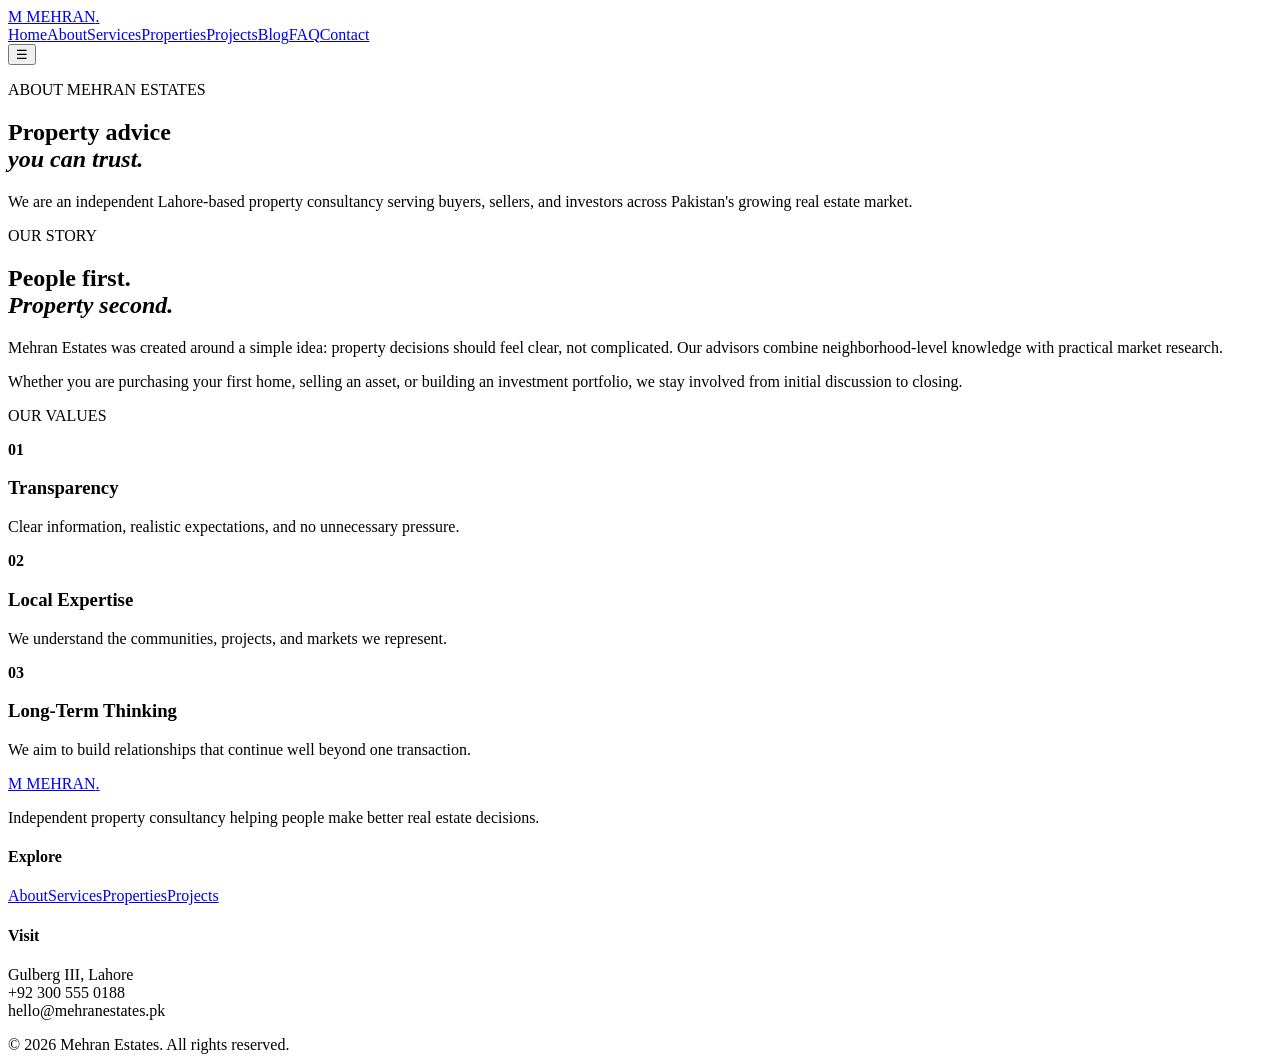
==== about.html @ ab403596 "Add files via upload" ====
<!DOCTYPE html><html lang="en"><head><meta charset="UTF-8"><meta name="viewport" content="width=device-width, initial-scale=1.0"><meta name="description" content="Built on local knowledge and lasting relationships."><title>About Us | Mehran Estates</title><link rel="stylesheet" href="assets/css/style.css"></head><body>
<header><div class="container nav"><a class="logo" href="index.html"><span>M</span> MEHRAN<span class="gold">.</span></a><nav><a class="" href="index.html">Home</a><a class="active" href="about.html">About</a><a class="" href="services.html">Services</a><a class="" href="properties.html">Properties</a><a class="" href="projects.html">Projects</a><a class="" href="blog.html">Blog</a><a class="" href="faq.html">FAQ</a><a class="" href="contact.html">Contact</a></nav><button class="menu" aria-label="Open menu">☰</button></div></header><main><section class="page-hero"><div class="container"><p class="eyebrow">ABOUT MEHRAN ESTATES</p><h1>Property advice<br><i>you can trust.</i></h1><p>We are an independent Lahore-based property consultancy serving buyers, sellers, and investors across Pakistan's growing real estate market.</p></div></section>
<section class="section"><div class="container two"><div><p class="eyebrow">OUR STORY</p><h2>People first.<br><i>Property second.</i></h2></div><div><p>Mehran Estates was created around a simple idea: property decisions should feel clear, not complicated. Our advisors combine neighborhood-level knowledge with practical market research.</p><p>Whether you are purchasing your first home, selling an asset, or building an investment portfolio, we stay involved from initial discussion to closing.</p></div></div></section>
<section class="dark"><div class="container"><p class="eyebrow">OUR VALUES</p><div class="values"><div><b>01</b><h3>Transparency</h3><p>Clear information, realistic expectations, and no unnecessary pressure.</p></div><div><b>02</b><h3>Local Expertise</h3><p>We understand the communities, projects, and markets we represent.</p></div><div><b>03</b><h3>Long-Term Thinking</h3><p>We aim to build relationships that continue well beyond one transaction.</p></div></div></div></section></main>
<footer><div class="container footer-grid"><div><a class="logo footer-logo" href="index.html"><span>M</span> MEHRAN<span class="gold">.</span></a><p>Independent property consultancy helping people make better real estate decisions.</p></div><div><h4>Explore</h4><a href="about.html">About</a><a href="services.html">Services</a><a href="properties.html">Properties</a><a href="projects.html">Projects</a></div><div><h4>Visit</h4><p>Gulberg III, Lahore<br>+92 300 555 0188<br>hello@mehranestates.pk</p></div></div><div class="copyright">© 2026 Mehran Estates. All rights reserved.</div></footer>
<script src="assets/js/script.js"></script></body></html>
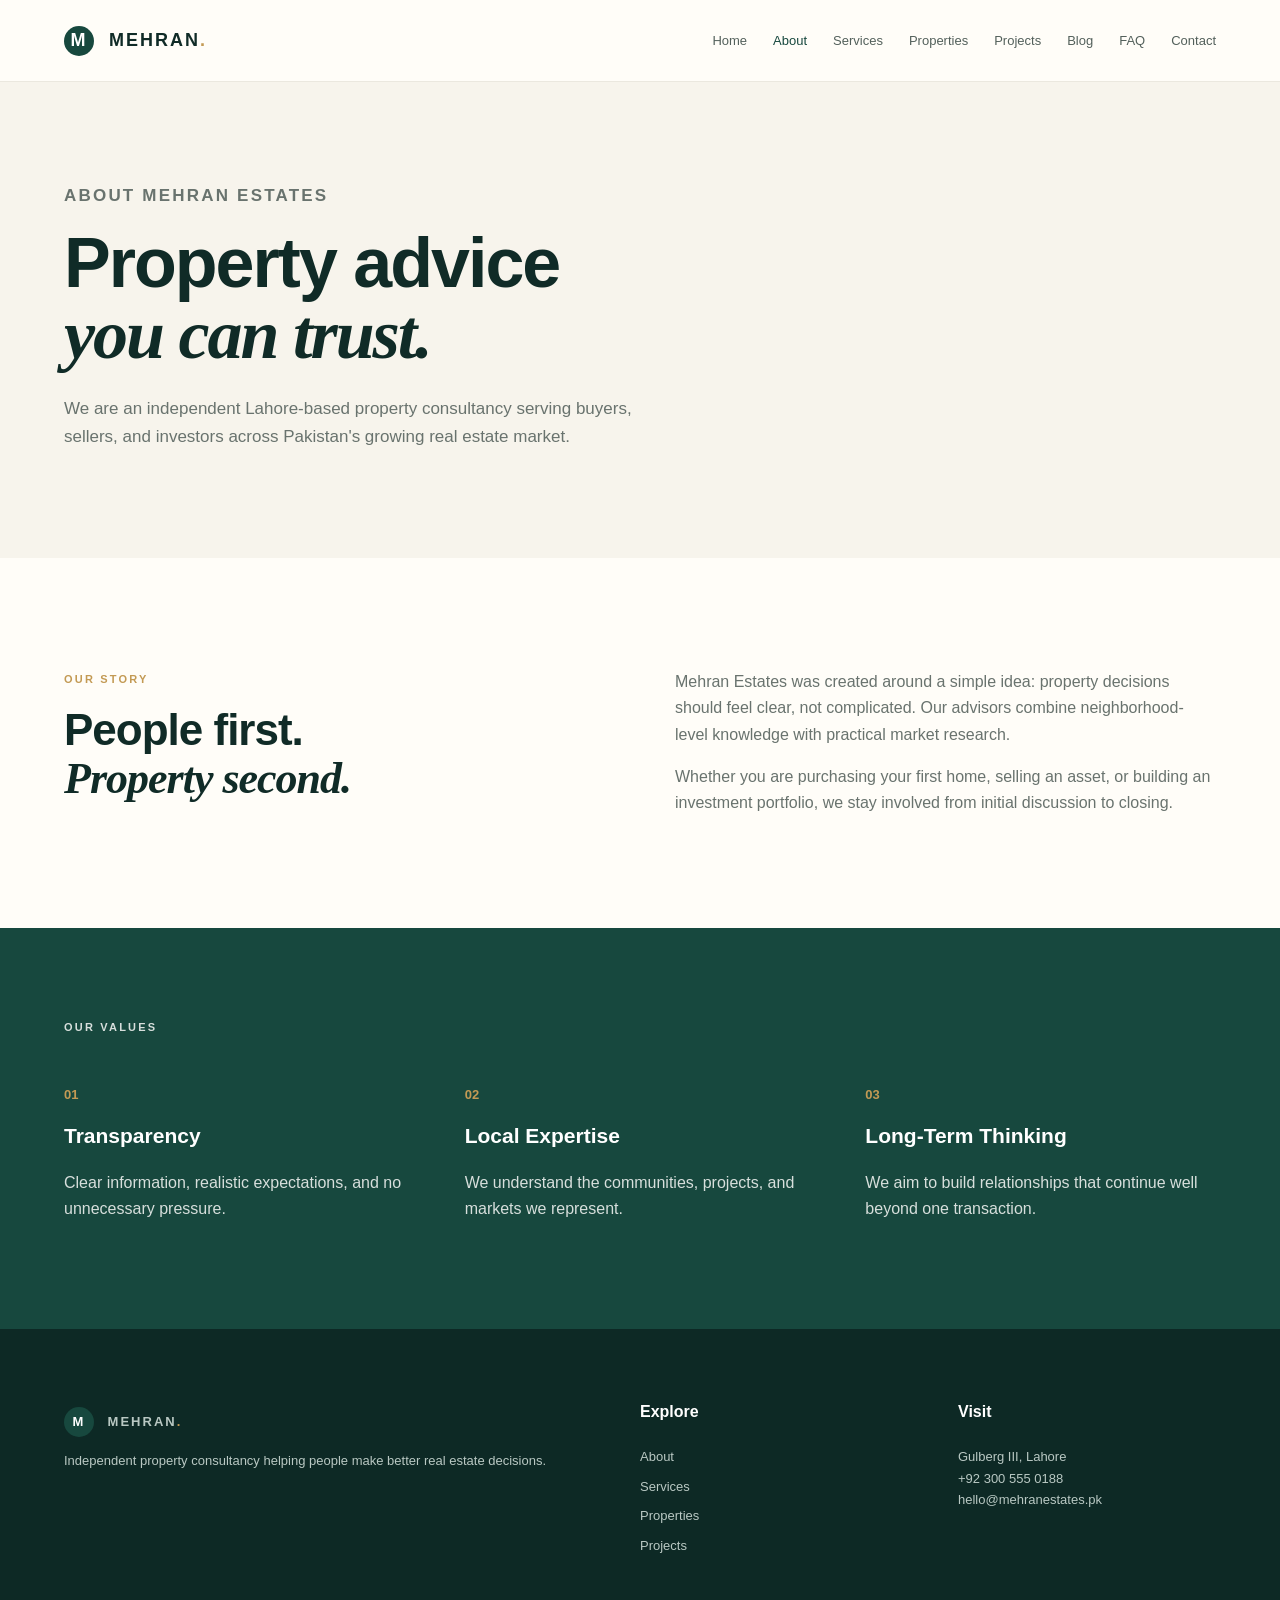
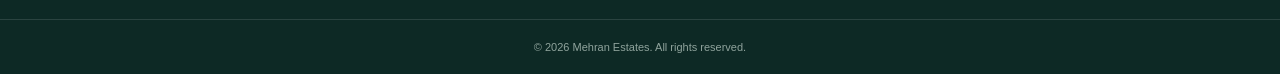
==== commit 66648ce3: "Update about.html" ====
--- a/about.html
+++ b/about.html
@@ -1,6 +1,6 @@
-<!DOCTYPE html><html lang="en"><head><meta charset="UTF-8"><meta name="viewport" content="width=device-width, initial-scale=1.0"><meta name="description" content="Built on local knowledge and lasting relationships."><title>About Us | Mehran Estates</title><link rel="stylesheet" href="assets/css/style.css"></head><body>
+<!DOCTYPE html><html lang="en"><head><meta charset="UTF-8"><meta name="viewport" content="width=device-width, initial-scale=1.0"><meta name="description" content="Built on local knowledge and lasting relationships."><title>About Us | Mehran Estates</title><link rel="stylesheet" href="style.css"></head><body>
 <header><div class="container nav"><a class="logo" href="index.html"><span>M</span> MEHRAN<span class="gold">.</span></a><nav><a class="" href="index.html">Home</a><a class="active" href="about.html">About</a><a class="" href="services.html">Services</a><a class="" href="properties.html">Properties</a><a class="" href="projects.html">Projects</a><a class="" href="blog.html">Blog</a><a class="" href="faq.html">FAQ</a><a class="" href="contact.html">Contact</a></nav><button class="menu" aria-label="Open menu">☰</button></div></header><main><section class="page-hero"><div class="container"><p class="eyebrow">ABOUT MEHRAN ESTATES</p><h1>Property advice<br><i>you can trust.</i></h1><p>We are an independent Lahore-based property consultancy serving buyers, sellers, and investors across Pakistan's growing real estate market.</p></div></section>
 <section class="section"><div class="container two"><div><p class="eyebrow">OUR STORY</p><h2>People first.<br><i>Property second.</i></h2></div><div><p>Mehran Estates was created around a simple idea: property decisions should feel clear, not complicated. Our advisors combine neighborhood-level knowledge with practical market research.</p><p>Whether you are purchasing your first home, selling an asset, or building an investment portfolio, we stay involved from initial discussion to closing.</p></div></div></section>
 <section class="dark"><div class="container"><p class="eyebrow">OUR VALUES</p><div class="values"><div><b>01</b><h3>Transparency</h3><p>Clear information, realistic expectations, and no unnecessary pressure.</p></div><div><b>02</b><h3>Local Expertise</h3><p>We understand the communities, projects, and markets we represent.</p></div><div><b>03</b><h3>Long-Term Thinking</h3><p>We aim to build relationships that continue well beyond one transaction.</p></div></div></div></section></main>
 <footer><div class="container footer-grid"><div><a class="logo footer-logo" href="index.html"><span>M</span> MEHRAN<span class="gold">.</span></a><p>Independent property consultancy helping people make better real estate decisions.</p></div><div><h4>Explore</h4><a href="about.html">About</a><a href="services.html">Services</a><a href="properties.html">Properties</a><a href="projects.html">Projects</a></div><div><h4>Visit</h4><p>Gulberg III, Lahore<br>+92 300 555 0188<br>hello@mehranestates.pk</p></div></div><div class="copyright">© 2026 Mehran Estates. All rights reserved.</div></footer>
-<script src="assets/js/script.js"></script></body></html>+<script src="script.js"></script></body></html>
--- a/style.css
+++ b/style.css
@@ -0,0 +1,3 @@
+@import url('https://fonts.googleapis.com/css2?family=DM+Sans:wght@400;500;600;700&family=Playfair+Display:ital,wght@0,600;0,700;1,600;1,700&display=swap');
+:root{--ink:#102b27;--green:#17483e;--cream:#f7f4ec;--paper:#fffdf8;--gold:#c39a54;--muted:#69736e;--line:#ddd9cf}*{box-sizing:border-box}body{margin:0;background:var(--paper);color:var(--ink);font-family:"DM Sans",sans-serif;line-height:1.65}a{text-decoration:none;color:inherit}.container{width:min(1160px,90%);margin:auto}header{height:82px;border-bottom:1px solid #ebe8df;background:rgba(255,253,248,.96);display:flex;align-items:center;position:relative;z-index:5}.nav{display:flex;align-items:center;justify-content:space-between}.logo{font-weight:700;letter-spacing:2px;font-size:18px}.logo span:first-child{display:inline-grid;place-items:center;background:var(--green);color:white;width:30px;height:30px;border-radius:50%;margin-right:8px}.gold{color:var(--gold)}nav{display:flex;gap:26px;align-items:center}nav a{font-size:13px;color:#53605b}nav a:hover,nav a.active{color:var(--green)}.menu{display:none;background:none;border:0;font-size:25px;color:var(--green)}.hero{min-height:620px;display:flex;align-items:center;background:linear-gradient(90deg,rgba(16,43,39,.94),rgba(16,43,39,.64)),url("https://images.unsplash.com/photo-1600607687920-4e2a09cf159d?auto=format&fit=crop&w=1800&q=80") center/cover;color:white}.hero-inner{max-width:1160px}.eyebrow{font-size:11px;letter-spacing:2.2px;font-weight:700;color:var(--gold);margin:0 0 18px}.hero h1,.page-hero h1{font-size:clamp(48px,7vw,88px);line-height:1.02;margin:0 0 24px;letter-spacing:-2px}.hero h1 i,.page-hero h1 i,h2 i{font-family:"Playfair Display",serif;font-weight:600}.hero-text,.page-hero p{max-width:590px;color:#e4e8e4;font-size:17px}.actions{display:flex;gap:25px;align-items:center;margin-top:32px}.btn{display:inline-block;background:var(--gold);color:#182f2a;padding:13px 23px;border-radius:2px;font-weight:700;font-size:13px;border:0;cursor:pointer}.btn:hover{filter:brightness(.95)}.btn.light{background:#fff;color:var(--green)}.link{font-size:13px;font-weight:700;color:var(--green)}.hero .link{color:white}.stats{background:var(--green);color:white}.stats-grid{display:grid;grid-template-columns:repeat(4,1fr);padding:28px 0}.stats-grid div{padding:6px 25px;border-right:1px solid rgba(255,255,255,.18)}.stats-grid div:last-child{border:0}.stats-grid b{font-family:"Playfair Display";font-size:30px;display:block;color:#f2e4c6}.stats-grid span{font-size:11px;text-transform:uppercase;letter-spacing:1px;color:#d2ddd8}.section{padding:95px 0}.heading{display:flex;justify-content:space-between;align-items:end;margin-bottom:40px}h2{font-size:44px;line-height:1.1;letter-spacing:-1px;margin:0 0 12px}h3{font-size:21px;margin:12px 0 7px}p{color:var(--muted)}.cards{display:grid;grid-template-columns:repeat(3,1fr);gap:20px}.cards article{padding:35px;border:1px solid var(--line);background:#fff}.icon{font-size:30px;color:var(--gold)}.dark{background:var(--green);color:white;padding:90px 0}.dark p{color:#d7dfdc}.two{display:grid;grid-template-columns:1fr 1fr;gap:70px;align-items:center}.dark h2{font-size:55px}.page-hero{background:var(--cream);padding:100px 0 90px}.page-hero h1{font-size:70px}.page-hero p{color:var(--muted)}.values{display:grid;grid-template-columns:repeat(3,1fr);gap:50px;margin-top:45px}.values b{color:var(--gold);font-size:13px}.values h3{color:white}.property-grid{display:grid;grid-template-columns:repeat(3,1fr);gap:22px}.property{background:white;border:1px solid var(--line)}.photo{height:270px;background-size:cover;background-position:center}.p1{background-image:url("https://images.unsplash.com/photo-1600585154340-be6161a56a0c?auto=format&fit=crop&w=900&q=80")}.p2{background-image:url("https://images.unsplash.com/photo-1497366811353-6870744d04b2?auto=format&fit=crop&w=900&q=80")}.p3{background-image:url("https://images.unsplash.com/photo-1600607687939-ce8a6c25118c?auto=format&fit=crop&w=900&q=80")}.p4{background-image:url("https://images.unsplash.com/photo-1600566753086-00f18fb6b3ea?auto=format&fit=crop&w=900&q=80")}.p5{background-image:url("https://images.unsplash.com/photo-1486406146926-c627a92ad1ab?auto=format&fit=crop&w=900&q=80")}.p6{background-image:url("https://images.unsplash.com/photo-1600566753190-17f0baa2a6c3?auto=format&fit=crop&w=900&q=80")}.property-body{padding:22px}.property-body small,.project-list small,.blog-grid small{font-size:10px;letter-spacing:1.5px;font-weight:700;color:var(--gold)}.property-body p{font-size:13px;margin:0}.large{grid-template-columns:repeat(3,1fr)}.filters{display:flex;gap:8px;margin-bottom:35px}.filters button{background:transparent;border:1px solid var(--line);padding:9px 17px;cursor:pointer}.filters button.selected,.filters button:hover{background:var(--green);color:white;border-color:var(--green)}.service-list article{display:grid;grid-template-columns:100px 1fr;gap:35px;padding:42px 0;border-top:1px solid var(--line)}.service-list article>span{color:var(--gold);font-weight:700}.service-list h2{font-size:30px}.project-list article{display:grid;grid-template-columns:1fr 1fr;gap:55px;align-items:center;margin-bottom:75px}.project-photo{height:390px;background-size:cover;background-position:center}.x1{background-image:url("https://images.unsplash.com/photo-1600607688969-a5bfcd646154?auto=format&fit=crop&w=1000&q=80")}.x2{background-image:url("https://images.unsplash.com/photo-1497366754035-f200968a6e72?auto=format&fit=crop&w=1000&q=80")}.x3{background-image:url("https://images.unsplash.com/photo-1600607687920-4e2a09cf159d?auto=format&fit=crop&w=1000&q=80")}.blog-grid{display:grid;grid-template-columns:repeat(3,1fr);gap:25px}.blog-photo{height:230px;background-size:cover;background-position:center;margin-bottom:20px}.b1{background-image:url("https://images.unsplash.com/photo-1564013799919-ab600027ffc6?auto=format&fit=crop&w=900&q=80")}.b2{background-image:url("https://images.unsplash.com/photo-1556761175-b413da4baf72?auto=format&fit=crop&w=900&q=80")}.b3{background-image:url("https://images.unsplash.com/photo-1600607687920-4e2a09cf159d?auto=format&fit=crop&w=900&q=80")}.blog-grid h2{font-size:25px}.faq{max-width:850px}.faq details{border-top:1px solid var(--line);padding:23px 0}.faq summary{cursor:pointer;font-size:18px;font-weight:600}.faq p{max-width:700px}.contact-grid{display:grid;grid-template-columns:1fr 1fr;gap:90px}.contact-grid h2{font-size:48px}.contact-grid form{display:grid;gap:18px}label{font-size:12px;font-weight:700;display:grid;gap:7px}input,textarea{width:100%;padding:13px;border:1px solid var(--line);background:white;font:inherit;resize:vertical}#form-message{font-size:13px;color:var(--green)}.cta{background:var(--cream);padding:90px 0}.cta h2{font-size:62px;margin-bottom:28px}footer{background:#0d2925;color:white;padding:70px 0 0}.footer-grid{display:grid;grid-template-columns:2fr 1fr 1fr;gap:60px;padding-bottom:55px}.footer-grid p,.footer-grid a{color:#b9c8c3;font-size:13px}.footer-grid h4{margin-top:0;color:white}.footer-grid a{display:block;margin:8px 0}.footer-logo{color:white}.copyright{border-top:1px solid rgba(255,255,255,.12);padding:18px 5%;text-align:center;color:#8fa39c;font-size:11px}
+@media(max-width:800px){nav{display:none}.menu{display:block}.hero{min-height:600px}.stats-grid,.cards,.property-grid,.values,.two,.project-list article,.blog-grid,.contact-grid,.footer-grid{grid-template-columns:1fr}.stats-grid div{border-right:0;border-bottom:1px solid rgba(255,255,255,.15);padding:14px 0}.section{padding:65px 0}.heading{display:block}.heading .link{display:inline-block;margin-top:15px}.page-hero{padding:70px 0}.page-hero h1{font-size:52px}.hero h1{font-size:57px}.dark h2,.cta h2{font-size:45px}.project-list article{gap:25px;margin-bottom:55px}.project-photo{height:300px}.contact-grid{gap:45px}.footer-grid{gap:30px}.service-list article{grid-template-columns:55px 1fr}.service-list h2{font-size:25px}}
